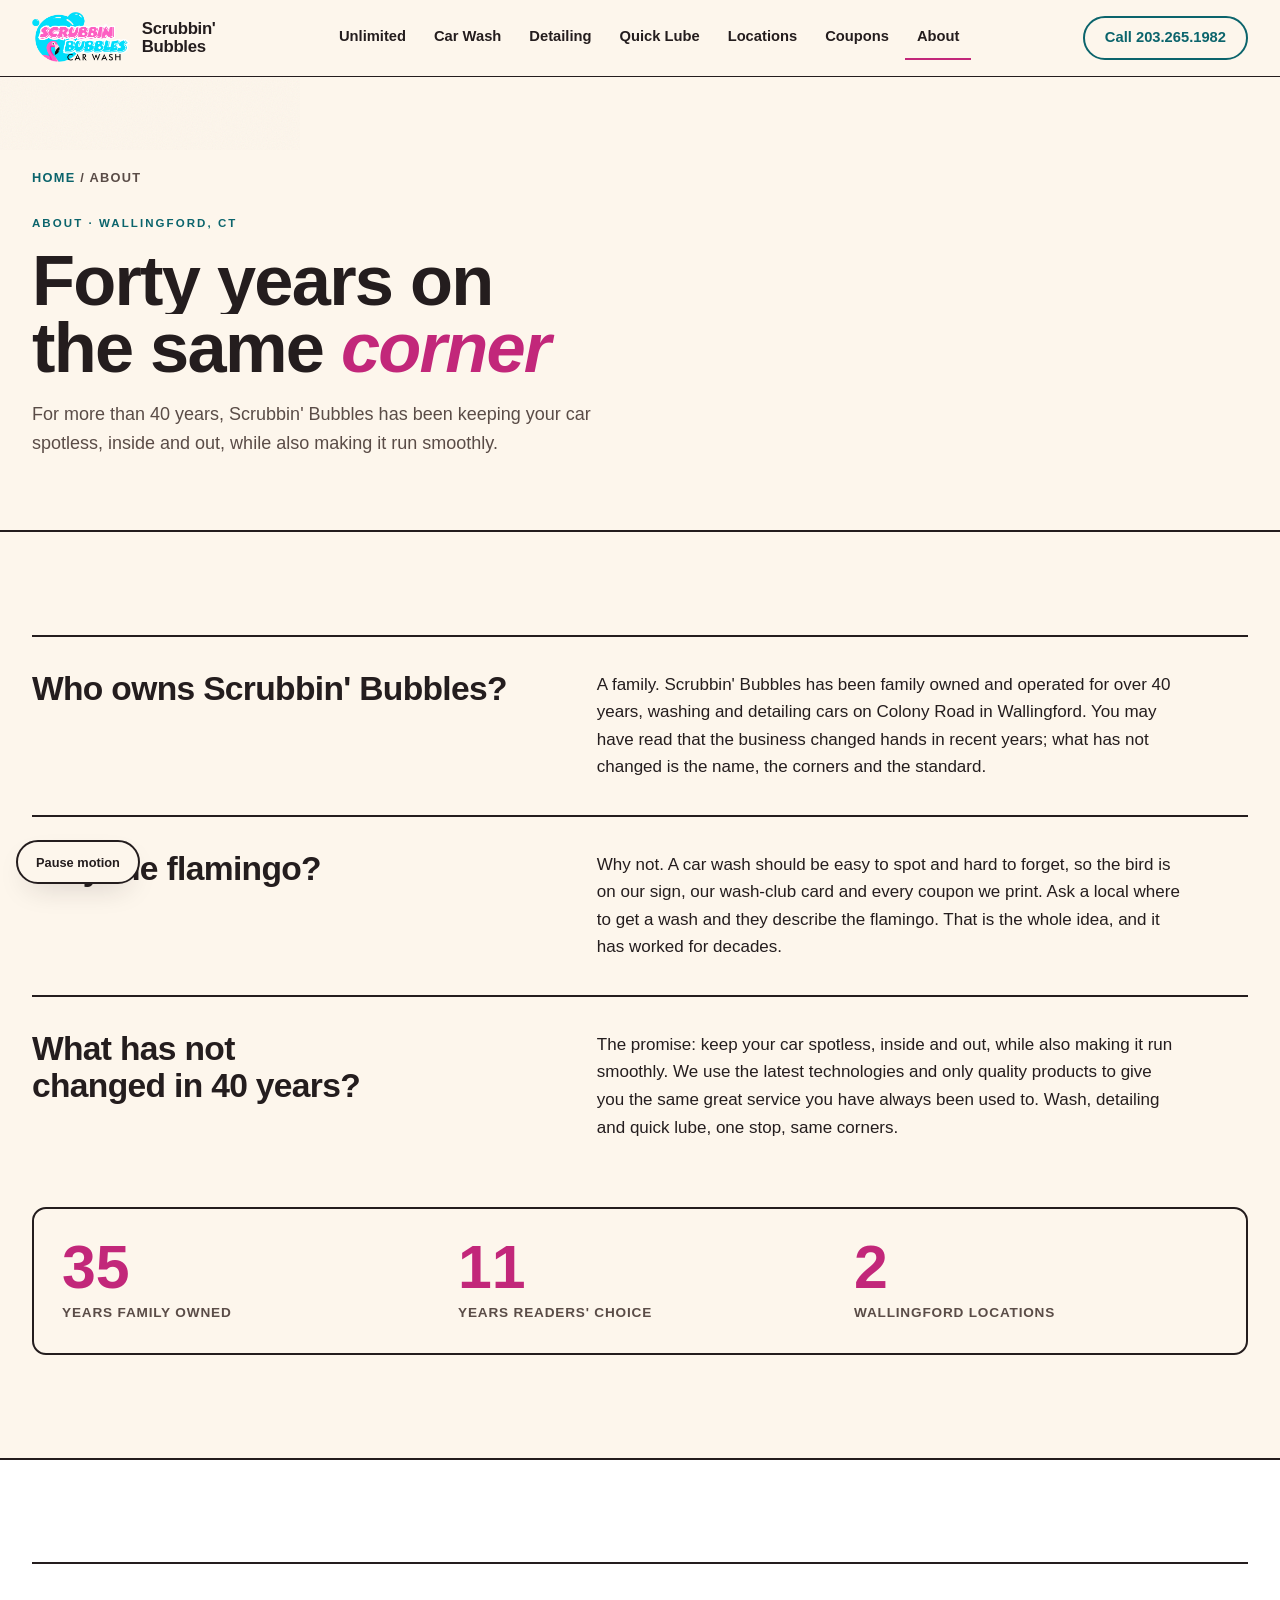
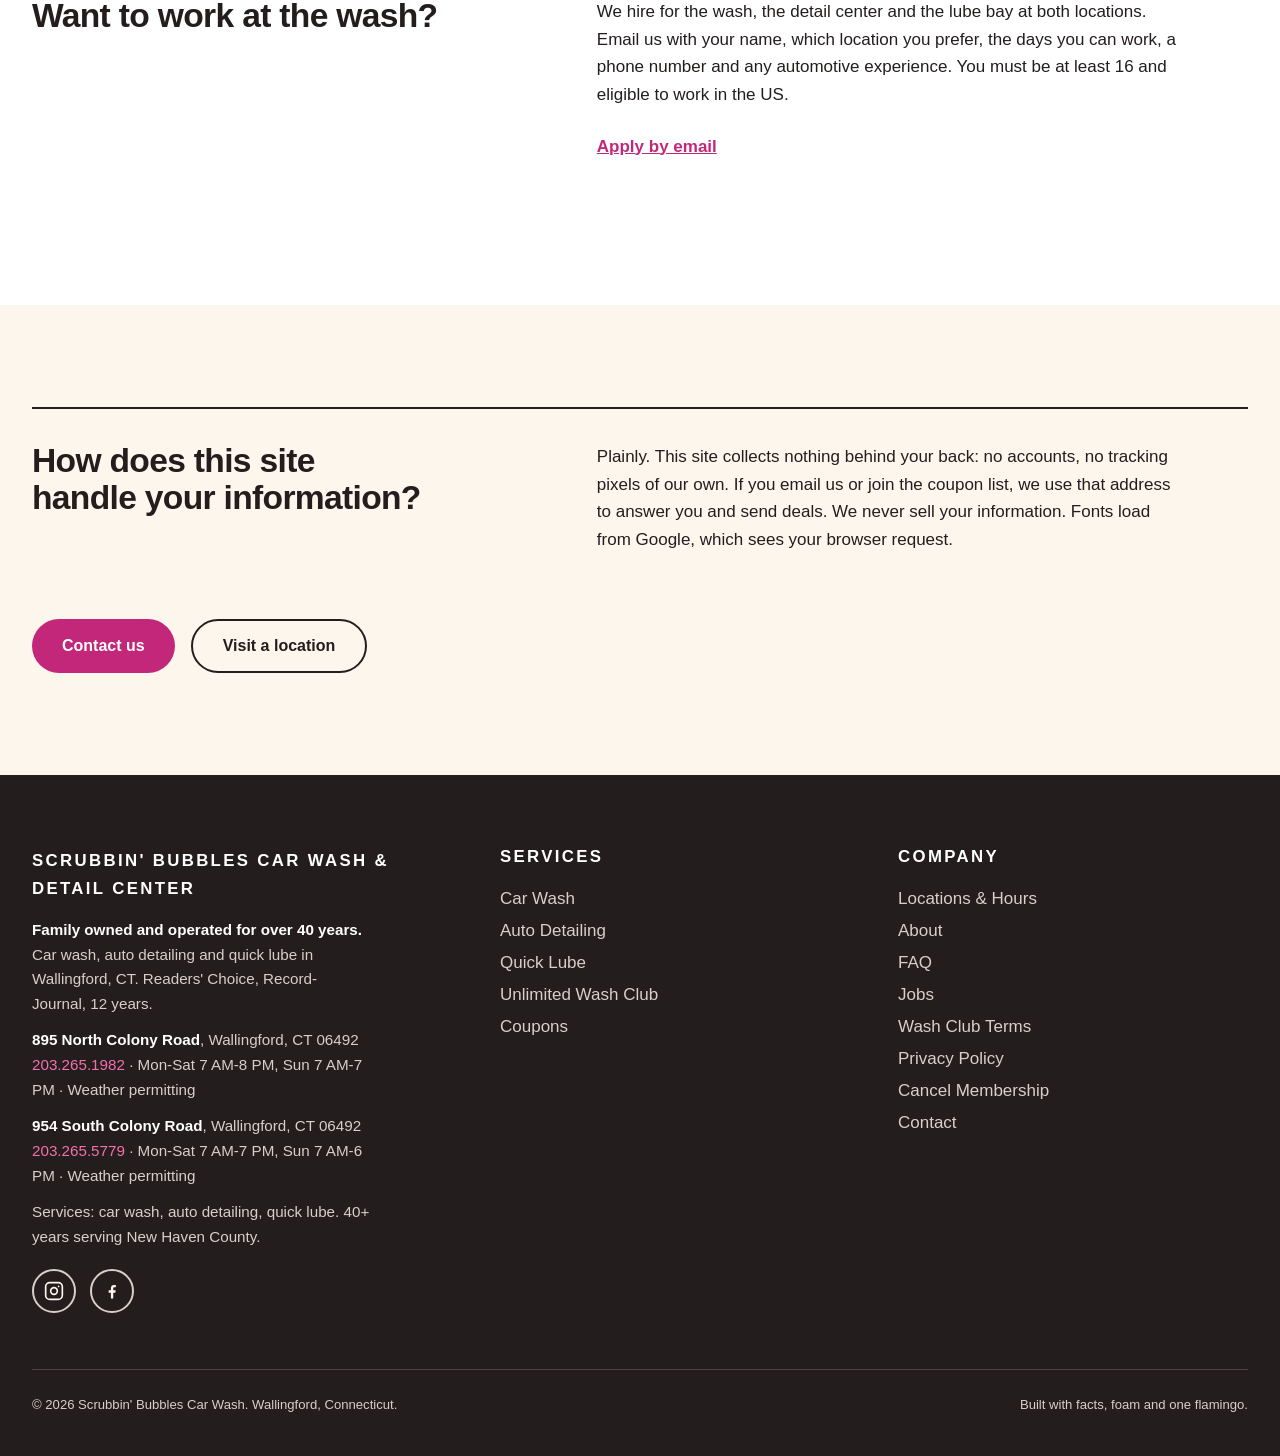
==== about/index.html @ e3d6b5d7 "cinematic site engine v2 build" ====
<!DOCTYPE html>
<html lang="en">
<head>
<meta charset="utf-8">
<meta name="viewport" content="width=device-width, initial-scale=1">
<title>40+ Years of Car Care | About Scrubbin' Bubbles</title>
<meta name="description" content="The story of a local, family-run car wash that has served North Haven and Wallingford for more than four decades.">
<meta name="build-id" content="scrubbinbubbles-2026-09-23">
<link rel="canonical" href="https://www.scrubbinbubblescarwash.com/about/">
<meta property="og:type" content="website">
<meta property="og:site_name" content="Scrubbin' Bubbles Car Wash">
<meta property="og:title" content="40+ Years of Car Care | About Scrubbin' Bubbles">
<meta property="og:description" content="The story of a local, family-run car wash that has served North Haven and Wallingford for more than four decades.">
<meta property="og:url" content="https://www.scrubbinbubblescarwash.com/about/">
<meta property="og:image" content="https://www.scrubbinbubblescarwash.com/assets/og/about.jpg">
<meta property="og:image:width" content="1200">
<meta property="og:image:height" content="630">
<meta name="twitter:card" content="summary_large_image">
<meta name="twitter:title" content="40+ Years of Car Care | About Scrubbin' Bubbles">
<meta name="twitter:description" content="The story of a local, family-run car wash that has served North Haven and Wallingford for more than four decades.">
<meta name="twitter:image" content="https://www.scrubbinbubblescarwash.com/assets/og/about.jpg">
<link rel="icon" type="image/png" sizes="32x32" href="../assets/favicon-32.png">
<link rel="icon" type="image/png" href="../assets/favicon.png">
<link rel="apple-touch-icon" href="../assets/apple-touch-icon.png">
<link rel="preload" href="../assets/fonts/bricolage-normal.woff2" as="font" type="font/woff2" crossorigin>
<link rel="preload" href="../assets/fonts/publicsans-normal.woff2" as="font" type="font/woff2" crossorigin>
<link rel="stylesheet" href="../css/styles.css">
<script type="application/ld+json">
{
  "@context": "https://schema.org",
  "@graph": [
    {
      "@type": "AutoWash",
      "url": "https://www.scrubbinbubblescarwash.com/locations/",
      "image": "https://www.scrubbinbubblescarwash.com/assets/og/locations.jpg",
      "priceRange": "$11-$185",
      "@id": "https://www.scrubbinbubblescarwash.com/locations/#north-colony",
      "name": "Scrubbin Bubbles Car Wash & Detail Center - North Colony Road",
      "address": {
        "@type": "PostalAddress",
        "streetAddress": "895 North Colony Road",
        "addressLocality": "Wallingford",
        "addressRegion": "CT",
        "postalCode": "06492",
        "addressCountry": "US"
      },
      "telephone": "+1-203-265-1982",
      "description": "Car wash, auto detailing and quick lube. Hours are weather permitting.",
      "openingHoursSpecification": [
        {
          "@type": "OpeningHoursSpecification",
          "dayOfWeek": [
            "Monday",
            "Tuesday",
            "Wednesday",
            "Thursday",
            "Friday",
            "Saturday"
          ],
          "opens": "07:00",
          "closes": "20:00"
        },
        {
          "@type": "OpeningHoursSpecification",
          "dayOfWeek": "Sunday",
          "opens": "07:00",
          "closes": "19:00"
        }
      ]
    },
    {
      "@type": "AutoWash",
      "url": "https://www.scrubbinbubblescarwash.com/locations/",
      "image": "https://www.scrubbinbubblescarwash.com/assets/og/locations.jpg",
      "priceRange": "$11-$185",
      "@id": "https://www.scrubbinbubblescarwash.com/locations/#south-colony",
      "name": "Scrubbin Bubbles Car Wash & Detail Center - South Colony Road",
      "address": {
        "@type": "PostalAddress",
        "streetAddress": "954 South Colony Road",
        "addressLocality": "Wallingford",
        "addressRegion": "CT",
        "postalCode": "06492",
        "addressCountry": "US"
      },
      "telephone": "+1-203-265-5779",
      "description": "Car wash, auto detailing and quick lube. Hours are weather permitting.",
      "openingHoursSpecification": [
        {
          "@type": "OpeningHoursSpecification",
          "dayOfWeek": [
            "Monday",
            "Tuesday",
            "Wednesday",
            "Thursday",
            "Friday",
            "Saturday"
          ],
          "opens": "07:00",
          "closes": "19:00"
        },
        {
          "@type": "OpeningHoursSpecification",
          "dayOfWeek": "Sunday",
          "opens": "07:00",
          "closes": "18:00"
        }
      ]
    },
    {
      "@type": "BreadcrumbList",
      "itemListElement": [
        {
          "@type": "ListItem",
          "position": 1,
          "name": "Home",
          "item": "https://www.scrubbinbubblescarwash.com/"
        },
        {
          "@type": "ListItem",
          "position": 2,
          "name": "About",
          "item": "https://www.scrubbinbubblescarwash.com/about/"
        }
      ]
    }
  ]
}
</script>
</head>
<body>
<a class="skip" href="#main">Skip to content</a>
<header class="site-head solid">
  <div class="bar">
    <a class="brand" href="/" aria-label="Scrubbin' Bubbles Car Wash home">
      <img src="../assets/logo.png" alt="Scrubbin' Bubbles flamingo logo" width="1486" height="790">
      <b>Scrubbin'<br>Bubbles</b>
    </a>
    <nav aria-label="Primary">
      <ul class="nav-links"><li><a href="/#wash-club">Unlimited</a></li><li><a href="/car-wash/">Car Wash</a></li><li><a href="/detailing/">Detailing</a></li><li><a href="/quick-lube/">Quick Lube</a></li><li><a href="/locations/">Locations</a></li><li><a href="/#coupons">Coupons</a></li><li><a href="/about/" aria-current="page">About</a></li></ul>
    </nav>
    <a class="phone-pill" href="tel:+12032651982">Call&nbsp;203.265.1982</a>
    <button type="button" class="menu-btn" id="menuBtn" aria-expanded="false" aria-controls="mobilePanel">Menu</button>
  </div>
</header>
<nav class="mobile-panel" id="mobilePanel" aria-label="Mobile">
  <ul><li><a href="/#wash-club">Unlimited</a></li><li><a href="/car-wash/">Car Wash</a></li><li><a href="/detailing/">Detailing</a></li><li><a href="/quick-lube/">Quick Lube</a></li><li><a href="/locations/">Locations</a></li><li><a href="/#coupons">Coupons</a></li><li><a href="/about/">About</a></li><li><a href="tel:+12032651982">Call&nbsp;203.265.1982</a></li></ul>
</nav>
<main id="main">

<section class="page-hero">
  <div class="wrap">
    <p class="crumbs"><a href="/">Home</a> / About</p>
    <p class="eyebrow">About · Wallingford, CT</p>
    <h1 class="disp " data-mask><span class="mask"><span class="mask-in">Forty years on</span></span><span class="mask"><span class="mask-in">the same <em class="swash">corner</em></span></span></h1>
    <p class="lede">For more than 40 years, Scrubbin' Bubbles has been keeping your car spotless, inside and out, while also making it run smoothly.</p>
  </div>
</section>

<section>
  <div class="wrap">
    <div class="qa reveal"><h2>Who owns Scrubbin' Bubbles?</h2><div class="ans"><p>A family. Scrubbin' Bubbles has been family owned and operated for over 40 years, washing and detailing cars on Colony Road in Wallingford. You may have read that the business changed hands in recent years; what has not changed is the name, the corners and the standard.</p></div></div>
    <div class="qa reveal"><h2>Why the flamingo?</h2><div class="ans"><p>Why not. A car wash should be easy to spot and hard to forget, so the bird is on our sign, our wash-club card and every coupon we print. Ask a local where to get a wash and they describe the flamingo. That is the whole idea, and it has worked for decades.</p></div></div>
    <div class="qa reveal"><h2>What has not changed in 40 years?</h2><div class="ans"><p>The promise: keep your car spotless, inside and out, while also making it run smoothly. We use the latest technologies and only quality products to give you the same great service you have always been used to. Wash, detailing and quick lube, one stop, same corners.</p></div></div>
    <div class="strip strip-inset">
      <div class="strip-grid">
        <div class="stat"><b class="num" data-count="40" data-suffix="+">40+</b><span>Years family owned</span></div>
        <div class="stat"><b class="num" data-count="12">12</b><span>Years Readers' Choice</span></div>
        <div class="stat"><b class="num" data-count="2">2</b><span>Wallingford locations</span></div>
      </div>
    </div>
  </div>
</section>

<section id="jobs" class="band-white">
  <div class="wrap">
    <div class="qa reveal"><h2>Want to work at the wash?</h2><div class="ans"><p>We hire for the wash, the detail center and the lube bay at both locations. Email us with your name, which location you prefer, the days you can work, a phone number and any automotive experience. You must be at least 16 and eligible to work in the US.</p><a class="go" href="mailto:scrubbin1@gmail.com?subject=Job%20Application">Apply by email</a></div></div>
  </div>
</section>

<section id="privacy">
  <div class="wrap">
    <div class="qa reveal"><h2>How does this site handle your information?</h2><div class="ans"><p>Plainly. This site collects nothing behind your back: no accounts, no tracking pixels of our own. If you email us or join the coupon list, we use that address to answer you and send deals. We never sell your information. Fonts load from Google, which sees your browser request.</p></div></div>
    <div class="cta-row">
      <a class="btn btn-primary" href="mailto:scrubbin1@gmail.com?subject=Website%20Inquiry">Contact us</a>
      <a class="btn btn-ghost" href="/locations/">Visit a location</a>
    </div>
  </div>
</section>

</main>
<footer class="site-foot">
  <div class="wrap">
    <div class="foot-grid">
      <div>
        <h2>Scrubbin' Bubbles Car Wash &amp; Detail Center</h2>
        <ul class="facts">
          <li><b>Family owned and operated for over 40 years.</b> Car wash, auto detailing and quick lube in Wallingford, CT. Readers' Choice, Record-Journal, 12 years.</li>
          <li><b>895 North Colony Road</b>, Wallingford, CT 06492<br><a href="tel:+12032651982">203.265.1982</a> · Mon-Sat 7 AM-8 PM, Sun 7 AM-7 PM · Weather permitting</li>
          <li><b>954 South Colony Road</b>, Wallingford, CT 06492<br><a href="tel:+12032655779">203.265.5779</a> · Mon-Sat 7 AM-7 PM, Sun 7 AM-6 PM · Weather permitting</li>
          <li>Services: car wash, auto detailing, quick lube. 40+ years serving New Haven County.</li>
        </ul>
        <div class="social">
          <a href="https://www.instagram.com/scrubbinbubblescarwash/" aria-label="Instagram" rel="noopener"><svg width="20" height="20" viewBox="0 0 24 24" fill="none" stroke="currentColor" stroke-width="2" aria-hidden="true"><rect x="2" y="2" width="20" height="20" rx="5"/><circle cx="12" cy="12" r="4"/><circle cx="17.5" cy="6.5" r="1" fill="currentColor" stroke="none"/></svg></a>
          <a href="https://www.facebook.com/profile.php?id=100060578054810" aria-label="Facebook" rel="noopener"><svg width="20" height="20" viewBox="0 0 24 24" fill="currentColor" aria-hidden="true"><path d="M13.5 21v-7h2.4l.6-3h-3V9.1c0-.9.3-1.5 1.6-1.5h1.5V4.9c-.3 0-1.2-.1-2.2-.1-2.2 0-3.7 1.3-3.7 3.8V11H8v3h2.7v7h2.8z"/></svg></a>
        </div>
      </div>
      <div>
        <h3>Services</h3>
        <ul class="foot-links">
          <li><a href="/car-wash/">Car Wash</a></li>
          <li><a href="/detailing/">Auto Detailing</a></li>
          <li><a href="/quick-lube/">Quick Lube</a></li>
          <li><a href="/#wash-club">Unlimited Wash Club</a></li>
          <li><a href="/#coupons">Coupons</a></li>
        </ul>
      </div>
      <div>
        <h3>Company</h3>
        <ul class="foot-links">
          <li><a href="/locations/">Locations &amp; Hours</a></li>
          <li><a href="/about/">About</a></li>
          <li><a href="/faq/">FAQ</a></li>
          <li><a href="/about/#jobs">Jobs</a></li>
          <li><a href="/car-wash/#terms">Wash Club Terms</a></li>
          <li><a href="/about/#privacy">Privacy Policy</a></li>
          <li><a href="mailto:scrubbin1@gmail.com?subject=Membership%20Cancellation">Cancel Membership</a></li>
          <li><a href="mailto:scrubbin1@gmail.com?subject=Website%20Inquiry">Contact</a></li>
        </ul>
      </div>
    </div>
    <div class="foot-base">
      <span>© 2026 Scrubbin' Bubbles Car Wash. Wallingford, Connecticut.</span>
      <span>Built with facts, foam and one flamingo.</span>
    </div>
  </div>
</footer>
<button type="button" class="motion-toggle" id="motionToggle" aria-pressed="false">Pause motion</button>
<div class="action-bar">
  <a class="action-call" href="tel:+12032651982">Call&nbsp;the&nbsp;wash</a>
  <a class="action-dir" href="https://www.google.com/maps/place/895+N+Colony+Rd,+Wallingford,+CT+06492" rel="noopener">Directions</a>
</div>
<svg class="grain" aria-hidden="true"><filter id="g"><feTurbulence type="fractalNoise" baseFrequency="0.8" numOctaves="2"/></filter><rect width="100%" height="100%" filter="url(#g)"/></svg>
<script src="../js/script.js" defer></script>
</body>
</html>
---- css/styles.css ----
/* self-hosted variable fonts (latin) */
@font-face{font-family:'Bricolage Grotesque';font-style:normal;font-weight:400 800;font-display:swap;
  src:url('../assets/fonts/bricolage-normal.woff2') format('woff2')}
@font-face{font-family:'Public Sans';font-style:normal;font-weight:400 800;font-display:swap;
  src:url('../assets/fonts/publicsans-normal.woff2') format('woff2')}
@font-face{font-family:'Public Sans';font-style:italic;font-weight:400 800;font-display:swap;
  src:url('../assets/fonts/publicsans-italic.woff2') format('woff2')}
/* Scrubbin' Bubbles - Flamingo Road build (tokens.json 2026-09-23) */
:root{
  --ink:#241d1e; --paper:#fdf6ec; --pink:#c2277a; --teal:#0b646c; --pink-lt:#f270ac;
  --muted:#5a4c47; --muted-inv:#d8cfc9; --line:#eadfca;
  --ease-out:cubic-bezier(0.16,1,0.3,1); --ease-std:cubic-bezier(0.22,1,0.36,1); --ease-inout:cubic-bezier(0.65,0,0.35,1);
  --d1:150ms; --d2:250ms; --d3:400ms; --d4:700ms; --d5:900ms;
  --disp:'Bricolage Grotesque',sans-serif; --text:'Public Sans',sans-serif;
  --rad:14px; --pill:999px;
  --e2:0 12px 30px -12px rgba(36,29,30,.22);
  --e3:0 34px 70px -30px rgba(0,0,0,.55);
}
*,*::before,*::after{box-sizing:border-box;margin:0;padding:0}
html{scroll-behavior:smooth}
html.motion-off{scroll-behavior:auto}
body{font-family:var(--text);background:var(--paper);color:var(--ink);
  font-size:clamp(1rem,.96rem + .2vw,1.0625rem);line-height:1.62;text-wrap:pretty;-webkit-font-smoothing:antialiased}
img,video{max-width:100%;height:auto;display:block}
a{color:var(--pink)}
.disp{font-family:var(--disp);letter-spacing:-.025em;line-height:.96;font-weight:800;text-wrap:balance}
.num,.price,hours,.hrs,[data-count]{font-variant-numeric:tabular-nums}
.wrap{max-width:1280px;margin:0 auto;padding:0 32px}
.eyebrow{font-size:.71875rem;letter-spacing:.18em;text-transform:uppercase;font-weight:800;color:var(--teal);line-height:1.4}
.eyebrow.on-ink{color:var(--pink-lt)}
h1{font-size:clamp(3.125rem,1.6rem + 6.4vw,5.75rem)}
h2.disp{font-size:clamp(2.25rem,1.4rem + 4.2vw,3.625rem)}
h3{font-family:var(--disp);font-size:clamp(1.375rem,1.15rem + 1.1vw,1.75rem);line-height:1.15;letter-spacing:-.025em}
p{max-width:68ch}
.lede{font-size:1.125rem;color:var(--muted);max-width:56ch}
.on-ink .lede,.on-ink p{color:var(--muted-inv)}
.on-ink p a:not(.btn),.on-ink li a:not(.btn),.on-ink span a:not(.btn){color:var(--pink-lt)}
em.swash{color:var(--pink)}
.on-ink em.swash{color:var(--pink-lt)}

/* skip link */
.skip{position:absolute;left:16px;top:-64px;background:var(--ink);color:var(--paper);padding:12px 20px;border-radius:var(--pill);
  font-weight:700;text-decoration:none;z-index:200;transition:top var(--d2) var(--ease-std)}
.skip:focus{top:12px}

/* header */
.site-head{position:fixed;inset:0 0 auto 0;z-index:100;background:rgba(36,29,30,.34);transition:background var(--d2) var(--ease-std),box-shadow var(--d2) var(--ease-std)}
.site-head .bar{display:flex;align-items:center;justify-content:space-between;gap:16px;padding:12px 32px;max-width:1360px;margin:0 auto}
.site-head.scrolled,.site-head.solid{background:rgba(253,246,236,.97);box-shadow:0 1px 0 var(--ink)}
.brand{display:flex;align-items:center;gap:12px;text-decoration:none;min-height:44px}
.brand img{height:52px;width:auto}
.brand b{font-family:var(--disp);font-size:1.05rem;letter-spacing:-.02em;color:var(--ink);line-height:1.05}
.site-head:not(.scrolled):not(.solid) .brand b{color:var(--paper)}
.nav-links{display:flex;align-items:center;gap:4px;list-style:none}
.nav-links a{display:flex;align-items:center;min-height:44px;padding:6px 12px;font-weight:700;font-size:.92rem;color:var(--ink);
  text-decoration:none;border-bottom:2px solid transparent}
.site-head:not(.scrolled):not(.solid) .nav-links a{color:var(--paper)}
.nav-links a:hover{border-color:var(--pink)}
.nav-links a[aria-current="page"]{border-color:var(--pink)}
.phone-pill{display:flex;align-items:center;min-height:44px;border:2.5px solid var(--teal);color:var(--teal);padding:6px 20px;border-radius:var(--pill);
  font-weight:800;font-size:.92rem;text-decoration:none;background:var(--paper);transition:background var(--d2) var(--ease-std),color var(--d2) var(--ease-std)}
.phone-pill:hover{background:var(--teal);color:var(--paper)}
.menu-btn{display:none;min-width:44px;min-height:44px;border:2.5px solid var(--ink);background:var(--paper);border-radius:var(--pill);
  font-weight:800;font-size:.85rem;padding:6px 18px;cursor:pointer;color:var(--ink)}
.mobile-panel{display:none}

/* hero */
.hero{position:relative;min-height:100svh;display:flex;align-items:flex-end;overflow:hidden;background:var(--ink)}
.hero-media{position:absolute;inset:0}
.hero-media video{width:100%;height:100%;object-fit:cover}
.hero-scrim{position:absolute;inset:0;background:linear-gradient(100deg,rgba(36,29,30,.62) 0%,rgba(36,29,30,.34) 52%,rgba(36,29,30,.58) 100%)}
.hero-in{position:relative;width:100%;padding:120px 0 72px;color:var(--paper)}
.hero-grid{display:grid;grid-template-columns:minmax(0,1.25fr) minmax(0,.75fr);gap:40px;align-items:end}
.hero h1{color:#fff;margin:18px 0 20px;max-width:11ch}
.hero .lede{color:#efe6df}
.hero-ctas{display:flex;gap:16px;margin-top:32px;flex-wrap:wrap}
.proofline{margin-top:22px;font-size:.92rem;color:#efe6df;display:flex;gap:10px;align-items:center;flex-wrap:wrap}
.proofline .dot{width:6px;height:6px;border-radius:50%;background:var(--pink-lt)}
.perch{text-align:center;position:relative}
.perch img{width:min(400px,100%);margin:0 auto;filter:drop-shadow(0 22px 28px rgba(0,0,0,.35))}
.perch .since{margin-top:10px;font-size:.72rem;letter-spacing:.2em;text-transform:uppercase;font-weight:800;color:var(--pink-lt)}

/* buttons */
.btn{display:inline-flex;align-items:center;justify-content:center;min-height:52px;padding:12px 30px;border-radius:var(--pill);
  font-weight:800;font-size:1rem;text-decoration:none;position:relative;overflow:hidden;isolation:isolate;
  transition:transform var(--d1) var(--ease-std),color var(--d2) var(--ease-std),background var(--d2) var(--ease-std),border-color var(--d2) var(--ease-std)}
.btn::before{content:"";position:absolute;inset:0;z-index:-1;transform:translateX(-101%);transition:transform var(--d2) var(--ease-std)}
.btn:hover::before{transform:translateX(0)}
.btn:active{transform:scale(.98)}
.btn-primary{background:var(--pink);color:#fff}
.btn-primary::before{background:var(--teal)}
.btn-primary:hover{color:#fff}
.btn-ghost{border:2.5px solid currentColor;color:var(--ink);background:transparent}
.btn-ghost::before{background:var(--ink)}
.btn-ghost:hover{color:var(--paper)}
.hero .btn-ghost,.on-ink .btn-ghost{color:var(--paper)}
.hero .btn-ghost::before,.on-ink .btn-ghost::before{background:var(--paper)}
.hero .btn-ghost:hover,.on-ink .btn-ghost:hover{color:var(--ink)}
.btn-teal{background:var(--teal);color:#fff}
.btn-teal::before{background:var(--pink)}
.btn-teal:hover{color:#fff}
a:focus-visible,button:focus-visible,input:focus-visible{outline:2px solid var(--teal);outline-offset:3px}
.on-ink a:focus-visible,.hero a:focus-visible{outline-color:var(--pink-lt)}

/* sections */
section{padding:clamp(64px,8vw,128px) 0}
.sec-head{max-width:760px;margin-bottom:48px}
.sec-head h2{margin:16px 0 14px}

/* proof strip */
.strip{border-top:2px solid var(--ink);border-bottom:2px solid var(--ink);padding:40px 0;background:var(--paper)}
.strip-grid{display:grid;grid-template-columns:repeat(3,1fr);gap:32px;align-items:center}
.stat b{display:block;font-family:var(--disp);font-size:clamp(2.6rem,2rem + 2.6vw,3.8rem);line-height:1;color:var(--pink)}
.stat span{font-size:.85rem;font-weight:700;letter-spacing:.06em;text-transform:uppercase;color:var(--muted)}

/* services tiles: varied shapes */
.tiles{display:grid;grid-template-columns:repeat(3,1fr);grid-auto-rows:minmax(180px,auto);gap:24px}
.tile-wash,.tile-detail,.tile-lube{border-radius:var(--rad);padding:32px;position:relative;text-decoration:none;display:flex;flex-direction:column;justify-content:flex-end;box-shadow:var(--e2)}
.tile-wash{grid-row:span 2;background:var(--teal);color:var(--paper);border-top-right-radius:64px}
.tile-detail{grid-column:span 2;background:var(--ink);color:var(--paper)}
.tile-lube{background:#fff;border:2px solid var(--ink);border-bottom-right-radius:64px}
.tile-wash h3,.tile-detail h3,.tile-lube h3{color:inherit}
.tile-detail h3{color:#fff}.tile-wash h3{color:#fff}
.tile-wash p{color:#eaf4f5}
.tile-detail p{color:var(--muted-inv)}
.tile-lube p{color:var(--muted)}
.tile-go{margin-top:14px;font-weight:800;font-size:.9rem;letter-spacing:.1em;text-transform:uppercase}
.tile-wash .tile-go{color:#fff}
.tile-detail .tile-go{color:var(--pink-lt)}
.tile-lube .tile-go{color:var(--pink)}

/* wash board (pricing discipline) */
.board{background:#fff;border:2px solid var(--ink);border-radius:var(--rad);overflow:hidden}
.board-row{display:grid;grid-template-columns:auto 1fr auto;gap:20px;align-items:baseline;padding:22px 28px;border-bottom:1px dashed var(--line)}
.board-row:last-child{border-bottom:0}
.board-row.hot{background:#fbf2f7}
.board-row h3{font-size:1.3rem}
.board-row .what{color:var(--muted);font-size:.95rem;max-width:56ch}
.board-row .price{font-family:var(--disp);font-weight:800;font-size:1.6rem;color:var(--pink);white-space:nowrap}
.tag{display:inline-block;background:var(--pink);color:#fff;font-size:.68rem;font-weight:800;letter-spacing:.12em;text-transform:uppercase;
  border-radius:6px;padding:4px 10px;margin-left:10px;vertical-align:middle}

/* club band */
.club{background:var(--ink);color:var(--paper);position:relative;overflow:hidden}
.club-grid{display:grid;grid-template-columns:1.05fr .95fr;gap:64px;align-items:center}
.club h2{color:#fff;margin:16px 0 18px}
.club .price{font-family:var(--disp);font-weight:800;font-size:2rem;color:var(--pink-lt);margin:22px 0 6px}
.club .terms-note{font-size:.85rem;color:var(--muted-inv);margin-top:6px}
.perks{list-style:none;margin:18px 0 30px}
.perks li{padding:8px 0 8px 28px;position:relative;color:#efe6df}
.perks li::before{content:"";position:absolute;left:0;top:16px;width:12px;height:12px;border-radius:50%;background:var(--pink)}
.club-plate{transform:rotate(-6deg);background:#fff;border-radius:18px;padding:20px;box-shadow:var(--e3);max-width:440px;justify-self:center;width:100%}
.club-plate img{width:100%;border-radius:10px}
.club-plate figcaption{text-align:center;color:var(--ink);font-size:.72rem;letter-spacing:.16em;text-transform:uppercase;font-weight:800;margin-top:12px}

/* coupons */
.coupon-rail{display:flex;gap:20px;flex-wrap:wrap;margin-top:8px}
.coupon-a,.coupon-b,.coupon-c,.coupon-d,.coupon-e{background:#fff;border:2px dashed var(--pink);border-radius:12px;padding:10px;width:212px;
  text-decoration:none;color:var(--ink);transition:transform var(--d2) var(--ease-out)}
.coupon-a:hover,.coupon-b:hover,.coupon-c:hover,.coupon-d:hover,.coupon-e:hover{transform:translateY(-4px) rotate(-1deg)}
.coupon-a img,.coupon-b img,.coupon-c img,.coupon-d img,.coupon-e img{width:100%;border-radius:6px}
.coupon-cap{text-align:center;font-size:.68rem;letter-spacing:.1em;text-transform:uppercase;font-weight:800;margin-top:10px;color:var(--teal)}
.coupon-terms{font-size:.85rem;color:var(--muted);margin-top:20px}

/* road signs */
.signs{display:grid;grid-template-columns:1fr 1fr;gap:24px}
.sign-n,.sign-s{background:var(--teal);color:var(--paper);border-radius:var(--rad);padding:32px;position:relative;box-shadow:inset 0 0 0 3px rgba(253,246,236,.35)}
.sign-n h3,.sign-s h3{color:#fff;font-size:1.5rem;padding-right:44px}
.sign-arrow{position:absolute;top:28px;right:28px;width:34px;height:34px}
.sign-n p,.sign-s p{color:#cde4e7;font-size:.95rem;margin-top:8px}
.sign-hrs{margin:16px 0;font-size:.92rem;line-height:1.7}
.sign-tel{color:#fff;font-weight:800;font-size:1.35rem;text-decoration:none;border-bottom:3px solid var(--pink);display:inline-block;min-height:44px;padding-top:6px}
.sign-tel:hover{color:var(--pink-lt)}
.sign-dir{display:inline-flex;align-items:center;min-height:44px;margin-left:18px;color:#fff;font-weight:700;font-size:.9rem;letter-spacing:.08em;text-transform:uppercase;text-decoration:underline;text-underline-offset:4px}

/* quotes */
.quote{border-left:5px solid var(--pink);padding:8px 0 8px 24px;max-width:70ch;margin-top:36px}
.quote p{font-size:1.2rem;font-style:italic;color:#3d3230;max-width:60ch}
.quote cite{display:block;margin-top:10px;font-style:normal;font-size:.85rem;font-weight:700;color:var(--teal)}

/* Q and A blocks */
.qa{padding:34px 0;border-top:2px solid var(--ink);display:grid;grid-template-columns:minmax(0,.9fr) minmax(0,1.1fr);gap:32px}
.qa h2{font-family:var(--disp);font-size:clamp(1.5rem,1.2rem + 1.5vw,2.1rem);line-height:1.1;letter-spacing:-.02em;text-wrap:balance}
.qa .ans p{max-width:62ch}
.qa .ans .att{font-size:.85rem;color:var(--muted);margin-top:12px}
.qa .ans .go{margin-top:16px;display:inline-flex;align-items:center;min-height:44px;font-weight:800}

/* page hero (inner) */
.page-hero{padding:168px 0 72px;border-bottom:2px solid var(--ink);position:relative}
.page-hero h1{font-size:clamp(2.6rem,1.6rem + 4.6vw,4.4rem);max-width:16ch;margin:16px 0 18px}
.crumbs{font-size:.8rem;letter-spacing:.1em;text-transform:uppercase;font-weight:700;color:var(--muted);margin-bottom:26px}
.crumbs a{color:var(--teal);text-decoration:none}
.crumbs a:hover{text-decoration:underline}

/* map */
.map-frame{border:2px solid var(--ink);border-radius:var(--rad);overflow:hidden;background:var(--line)}
.map-frame iframe{width:100%;height:420px;border:0;display:block}

/* jobs */
.jobs-list li{margin-bottom:8px}

/* footer */
.site-foot{background:var(--ink);color:var(--paper);padding:72px 0 40px;margin-top:0}
.foot-grid{display:grid;grid-template-columns:1.2fr 1fr 1fr;gap:48px}
.site-foot h2,.site-foot h3{color:#fff;font-size:1.05rem;font-family:var(--text);letter-spacing:.14em;text-transform:uppercase;margin-bottom:16px}
.facts{list-style:none;font-size:.95rem;color:var(--muted-inv)}
.facts li{margin-bottom:12px;max-width:40ch}
.facts b{color:#fff}
.facts a{color:var(--pink-lt);text-decoration:none}
.facts a:hover{text-decoration:underline}
.foot-links{list-style:none}
.foot-links a{color:var(--muted-inv);text-decoration:none;display:inline-flex;align-items:center;min-height:32px}
.foot-links a:hover{color:#fff}
.social{display:flex;gap:14px;margin-top:20px}
.social a{display:flex;align-items:center;justify-content:center;width:44px;height:44px;border:2px solid var(--muted-inv);border-radius:50%;color:var(--paper);text-decoration:none}
.social a:hover{border-color:var(--pink-lt);color:var(--pink-lt)}
.foot-base{margin-top:56px;padding-top:24px;border-top:1px solid rgba(253,246,236,.18);display:flex;justify-content:space-between;gap:16px;flex-wrap:wrap;font-size:.82rem;color:var(--muted-inv)}
.motion-toggle{position:fixed;left:16px;bottom:16px;z-index:110;min-height:44px;padding:8px 18px;border-radius:var(--pill);
  border:2px solid var(--ink);background:var(--paper);color:var(--ink);font-weight:800;font-size:.8rem;cursor:pointer;box-shadow:var(--e2)}

/* mobile action bar */
.action-bar{display:none}
@media (max-width:720px){
  .action-bar{display:grid;grid-template-columns:1fr 1fr;gap:10px;position:fixed;left:0;right:0;bottom:0;z-index:105;
    background:var(--paper);border-top:2px solid var(--ink);padding:10px 14px calc(10px + env(safe-area-inset-bottom))}
  .action-bar a{display:flex;align-items:center;justify-content:center;min-height:48px;border-radius:var(--pill);font-weight:800;text-decoration:none}
  .action-call{background:var(--pink);color:#fff}
  .action-dir{border:2.5px solid var(--teal);color:var(--teal)}
  body{padding-bottom:78px}
  .motion-toggle{bottom:92px}
}

/* grain */
.grain{position:fixed;inset:0;pointer-events:none;z-index:90;opacity:.05}

/* motion: masked lines, reveals, rises */
.mask{display:block;overflow:hidden}
.mask-in{display:block;transform:translateY(110%);transition:transform var(--d5) var(--ease-out)}
.is-in .mask-in,.mask-in.is-in{transform:translateY(0)}
.reveal{opacity:0;transform:translateY(16px);transition:opacity var(--d4) var(--ease-std),transform var(--d4) var(--ease-std)}
.reveal.is-in{opacity:1;transform:translateY(0)}
.rise{opacity:0;transform:translateY(24px);transition:opacity var(--d4) var(--ease-std),transform var(--d4) var(--ease-std)}
.rise.is-in{opacity:1;transform:translateY(0)}
.club-plate.rise.is-in{transform:translateY(0) rotate(-4deg)}
.club-plate.rise{transform:translateY(24px) rotate(-6deg);transition:opacity var(--d5) var(--ease-out),transform var(--d5) var(--ease-out)}

/* reduced motion calms, never freezes */
@media (prefers-reduced-motion:reduce){
  html{scroll-behavior:auto}
  .mask-in{transform:none;opacity:0;transition:opacity 200ms ease-out}
  .is-in .mask-in,.mask-in.is-in{opacity:1}
  .reveal,.rise,.club-plate.rise{transform:none;opacity:0;transition:opacity 200ms ease-out}
  .reveal.is-in,.rise.is-in,.club-plate.rise.is-in{opacity:1}
  .btn,.btn::before{transition-duration:var(--d1)}
}
html.motion-off .mask-in,html.motion-off .reveal,html.motion-off .rise,html.motion-off .club-plate.rise{opacity:1;transform:none;transition:none}

/* responsive */
@media (max-width:1000px){
  .hero-grid,.club-grid{grid-template-columns:1fr;gap:36px}
  .perch img{width:min(300px,70%)}
  .tiles{grid-template-columns:1fr 1fr}
  .tile-wash{grid-row:span 1}
  .tile-detail{grid-column:span 2}
  .signs,.strip-grid{grid-template-columns:1fr}
  .qa{grid-template-columns:1fr;gap:16px}
  .foot-grid{grid-template-columns:1fr;gap:36px}
}
@media (max-width:860px){
  .nav-links{display:none}
  .menu-btn{display:inline-flex;align-items:center}
  .site-head .bar{padding:10px 20px}
  .mobile-panel{position:fixed;inset:76px 0 auto 0;z-index:99;background:var(--paper);border-bottom:2px solid var(--ink);
    transform:translateY(-12px);opacity:0;pointer-events:none;transition:transform var(--d2) var(--ease-std),opacity var(--d2) var(--ease-std)}
  .mobile-panel.open{transform:translateY(0);opacity:1;pointer-events:auto}
  .mobile-panel ul{list-style:none;padding:12px 24px 20px}
  .mobile-panel a{display:flex;align-items:center;min-height:48px;font-weight:800;font-size:1.05rem;color:var(--ink);text-decoration:none;border-bottom:1px solid var(--line)}
  .mobile-panel a:hover{color:var(--pink)}
  .phone-pill{display:none}
}
@media (max-width:640px){
  .tiles{grid-template-columns:1fr}
  .tile-detail{grid-column:span 1}
  .wrap{padding:0 20px}
  .hero-in{padding:110px 0 56px}
  .board-row{grid-template-columns:1fr auto;row-gap:6px}
  .board-row .what{grid-column:1/-1}
}

/* layout helpers (replace inline styles) */
.hero{padding:0}
.mt-24{margin-top:24px}
.my-24{margin:24px 0}
.pt-0{padding-top:0}
.band-pad{padding:88px 0}
.cta-row{display:flex;gap:16px;flex-wrap:wrap;margin-top:32px}
.band-white{background:#fff;border-top:2px solid var(--ink)}
.band-edges{border-bottom:2px solid var(--ink)}
.band-ink{background:var(--ink);padding:72px 0}
.strip-inset{border:2px solid var(--ink);border-radius:14px;padding:28px;margin-top:32px}
.cta-band-in{display:flex;gap:32px;align-items:center;justify-content:space-between;flex-wrap:wrap}
.cta-band-h2{color:#fff;font-size:clamp(1.8rem,1.4rem + 2vw,2.6rem)}
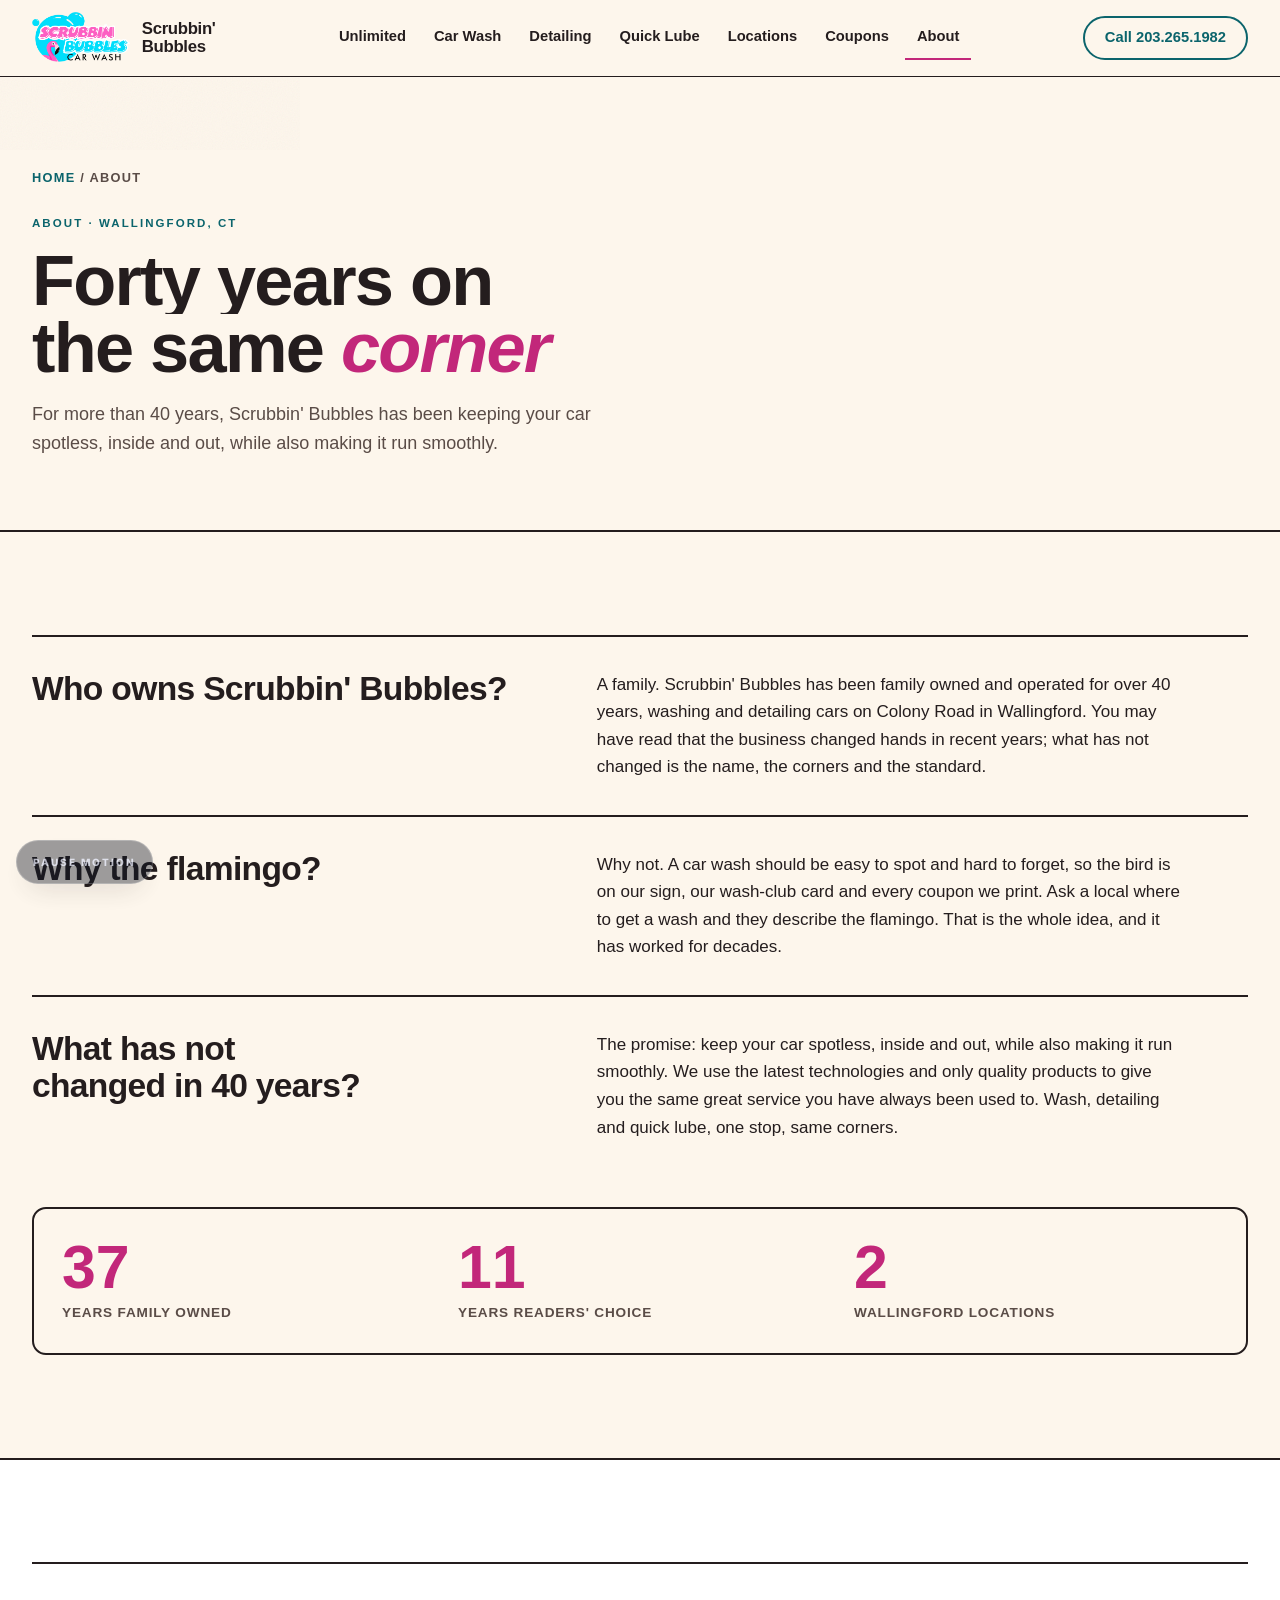
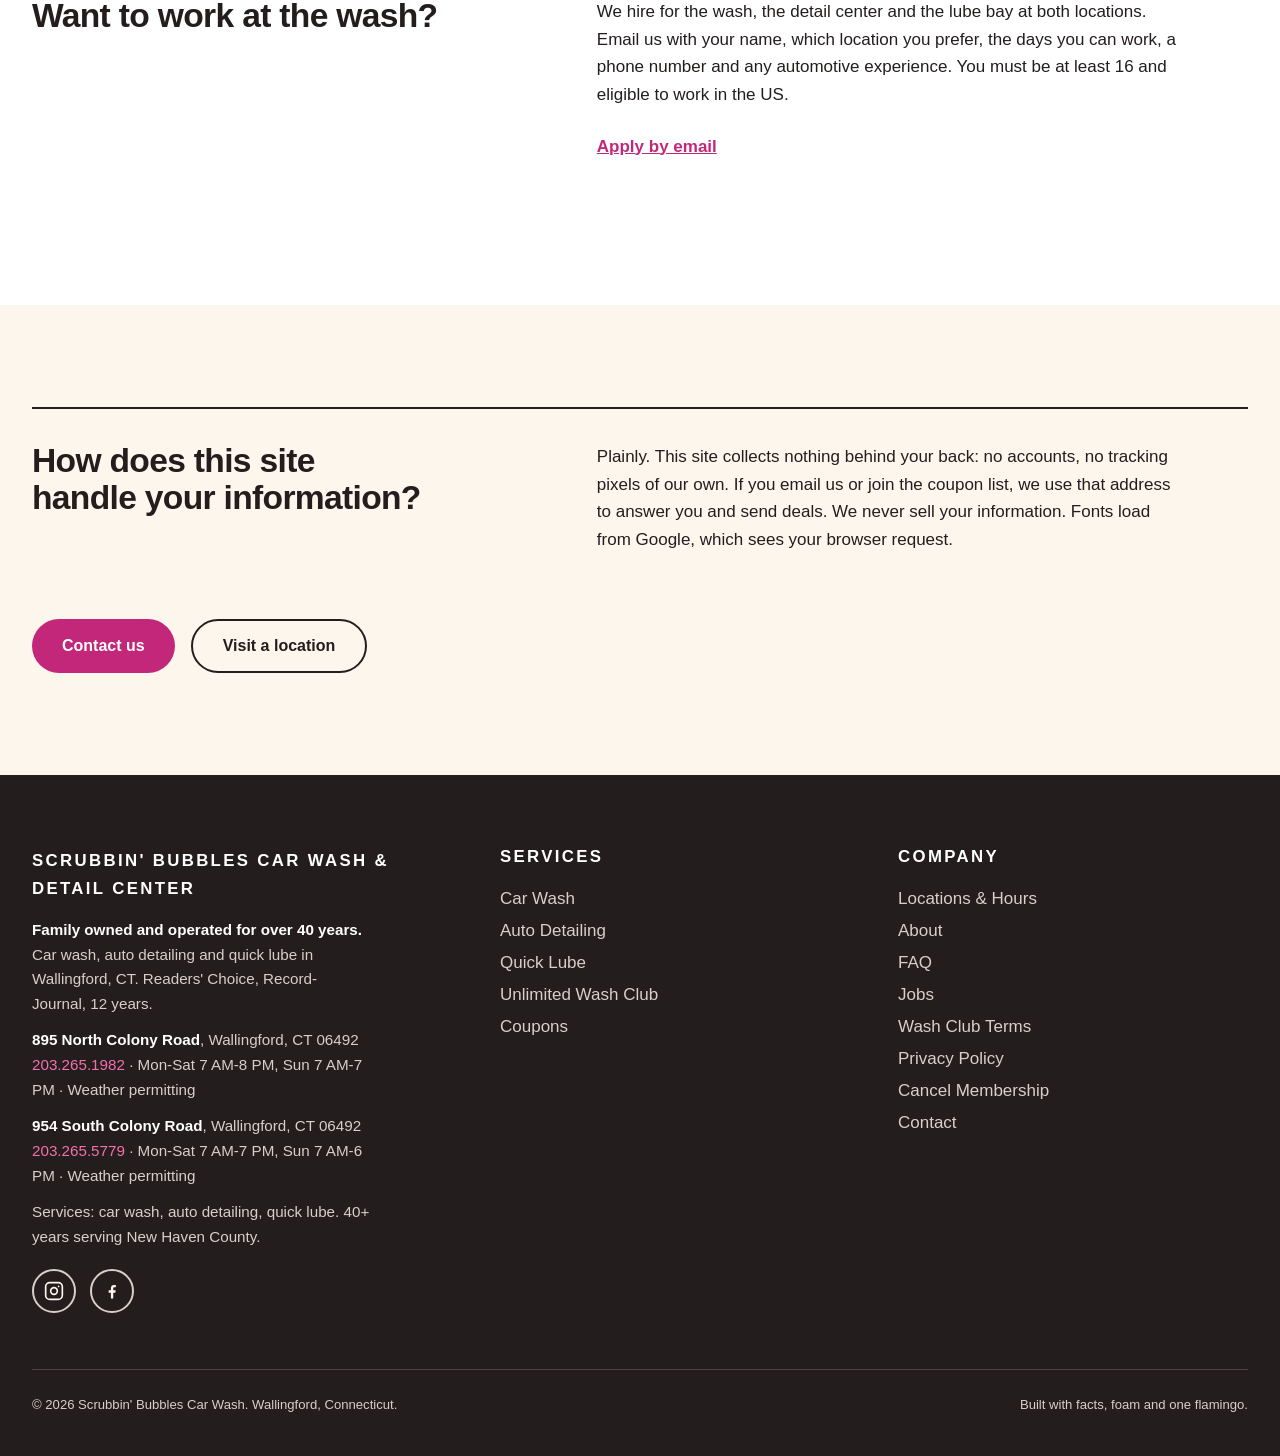
==== commit c6f4bf59: "V2 rebuild: client reference craft" ====
--- a/about/index.html
+++ b/about/index.html
@@ -1,11 +1,12 @@
 <!DOCTYPE html>
 <html lang="en">
 <head>
+<link href="https://fonts.googleapis.com/css2?family=Poppins:wght@500;600;700&family=Inter:wght@400;500;600&family=Great+Vibes&display=optional" rel="stylesheet">
 <meta charset="utf-8">
 <meta name="viewport" content="width=device-width, initial-scale=1">
 <title>40+ Years of Car Care | About Scrubbin' Bubbles</title>
 <meta name="description" content="The story of a local, family-run car wash that has served North Haven and Wallingford for more than four decades.">
-<meta name="build-id" content="scrubbinbubbles-2026-09-23">
+<meta name="build-id" content="scrubbinbubbles-2026-09-23+v2-refcraft">
 <link rel="canonical" href="https://www.scrubbinbubblescarwash.com/about/">
 <meta property="og:type" content="website">
 <meta property="og:site_name" content="Scrubbin' Bubbles Car Wash">
--- a/css/styles.css
+++ b/css/styles.css
@@ -300,3 +300,44 @@
 .strip-inset{border:2px solid var(--ink);border-radius:14px;padding:28px;margin-top:32px}
 .cta-band-in{display:flex;gap:32px;align-items:center;justify-content:space-between;flex-wrap:wrap}
 .cta-band-h2{color:#fff;font-size:clamp(1.8rem,1.4rem + 2vw,2.6rem)}
+
+/* ============ V2 REBUILD: client reference craft (Miami Shine Wash language) ============ */
+.hero-v2{position:relative;min-height:92vh;display:flex;align-items:center;overflow:hidden;background:#0f1524}
+.hero-v2-media{position:absolute;inset:0;width:100%;height:100%;object-fit:cover;animation:heroScale 32s linear infinite alternate;border-radius:0}
+@keyframes heroScale{from{transform:scale(1)}to{transform:scale(1.08)}}
+.hero-v2-box{position:relative;z-index:2;margin:0 auto;max-width:1200px;width:100%;padding:0 24px}
+.hero-v2-card{max-width:560px;background:rgba(15,21,36,.55);backdrop-filter:blur(14px);border:1px solid rgba(255,255,255,.12);border-radius:18px;padding:48px 44px}
+.micro{display:flex;align-items:center;gap:14px;font-family:Inter,sans-serif;font-size:11px;font-weight:600;letter-spacing:2.4px;text-transform:uppercase;color:#8fd3ff}
+.micro .rule{height:1px;flex:0 0 34px;background:rgba(255,255,255,.35)}
+.h-display{font-family:Poppins,sans-serif;font-weight:600;font-size:clamp(44px,6vw,68px);line-height:1.04;letter-spacing:-2.5px;color:#fff;margin:18px 0 4px}
+.script{font-family:'Great Vibes',cursive;font-size:clamp(64px,8vw,96px);line-height:.9;letter-spacing:0;font-weight:400;display:inline-block;background:linear-gradient(92deg,#8fd3ff,#ff9ecf);-webkit-background-clip:text;background-clip:text;color:transparent}
+.flanked{display:flex;align-items:center;gap:16px;margin:14px 0 22px;font-family:Poppins,sans-serif;font-size:13px;font-weight:600;letter-spacing:4px;color:#d7dbea}
+.flanked .rule{height:1px;flex:1;background:rgba(255,255,255,.28)}
+.hero-v2-card p.lede{color:#c7ccdb;font-family:Inter,sans-serif;font-size:16px;line-height:1.6;max-width:46ch}
+.pill-row{display:flex;gap:14px;flex-wrap:wrap;margin-top:26px}
+.pill{display:inline-flex;align-items:center;gap:10px;min-height:48px;padding:0 26px;border-radius:999px;font-family:Poppins,sans-serif;font-weight:600;font-size:13px;letter-spacing:1.5px;text-transform:uppercase;text-decoration:none;color:#fff;border:1.5px solid #ff6fb3;background:rgba(15,21,36,.5);transition:background .25s,transform .25s,border-color .25s}
+.pill.alt{border-color:#6fc6ff}
+.pill:hover{transform:translateY(-2px);background:rgba(255,255,255,.08)}
+.pill .arr{transition:transform .25s}
+.pill:hover .arr{transform:translateX(4px)}
+.hero-chip{position:absolute;right:32px;bottom:28px;z-index:2;display:inline-flex;align-items:center;gap:10px;padding:10px 18px;border-radius:999px;background:rgba(15,21,36,.55);border:1px solid rgba(255,255,255,.14);font-family:Inter,sans-serif;font-size:11px;letter-spacing:2px;text-transform:uppercase;color:#d7dbea}
+.rise{animation:rise 18s linear infinite}
+@keyframes rise{0%,100%{transform:translateY(0)}50%{transform:translateY(-10px)}}
+.trust-strip{border-top:1px solid var(--line,#e5e7eb);border-bottom:1px solid var(--line,#e5e7eb);padding:44px 0;background:#fafafa}
+.trust-strip ul{list-style:none;margin:0;padding:0;display:flex;gap:56px;flex-wrap:wrap;justify-content:center;filter:grayscale(1);opacity:.75}
+.trust-strip li{font-family:Poppins,sans-serif;font-weight:600;font-size:14px;letter-spacing:2px;text-transform:uppercase;color:#0f1524}
+.sect{padding:104px 0}
+.sect-lg{padding:128px 0}
+.display-2{font-family:Poppins,sans-serif;font-size:clamp(34px,4.4vw,48px);font-weight:600;letter-spacing:-1.2px;line-height:1.1;color:#0f1524}
+.display-2 em{font-style:italic;font-weight:400;color:#8a8f9c}
+.center-block{text-align:center;max-width:720px;margin:0 auto}
+@media (prefers-reduced-motion:reduce){.hero-v2-media{animation:none}.rise{animation:none}}
+html.motion-off .hero-v2-media,html.motion-off .rise{animation:none!important}
+
+.script{font-size:clamp(72px,9vw,108px);filter:drop-shadow(0 2px 18px rgba(143,211,255,.35))}
+.h-display{margin-bottom:10px}
+.flanked{margin-top:24px}
+.arr{font-size:15px;width:15px;display:inline-flex;justify-content:center}
+.hero-v2-card{max-width:520px;padding:44px 40px}
+.pill{border-width:1px!important}
+.pause-motion,.motion-toggle,#motion-toggle,.pm-btn{background:rgba(15,21,36,.5)!important;border:1px solid rgba(255,255,255,.25)!important;border-radius:999px!important;padding:8px 16px!important;font-family:Inter,sans-serif!important;font-size:10px!important;letter-spacing:2px!important;text-transform:uppercase!important;color:#d7dbea!important;opacity:.8}
